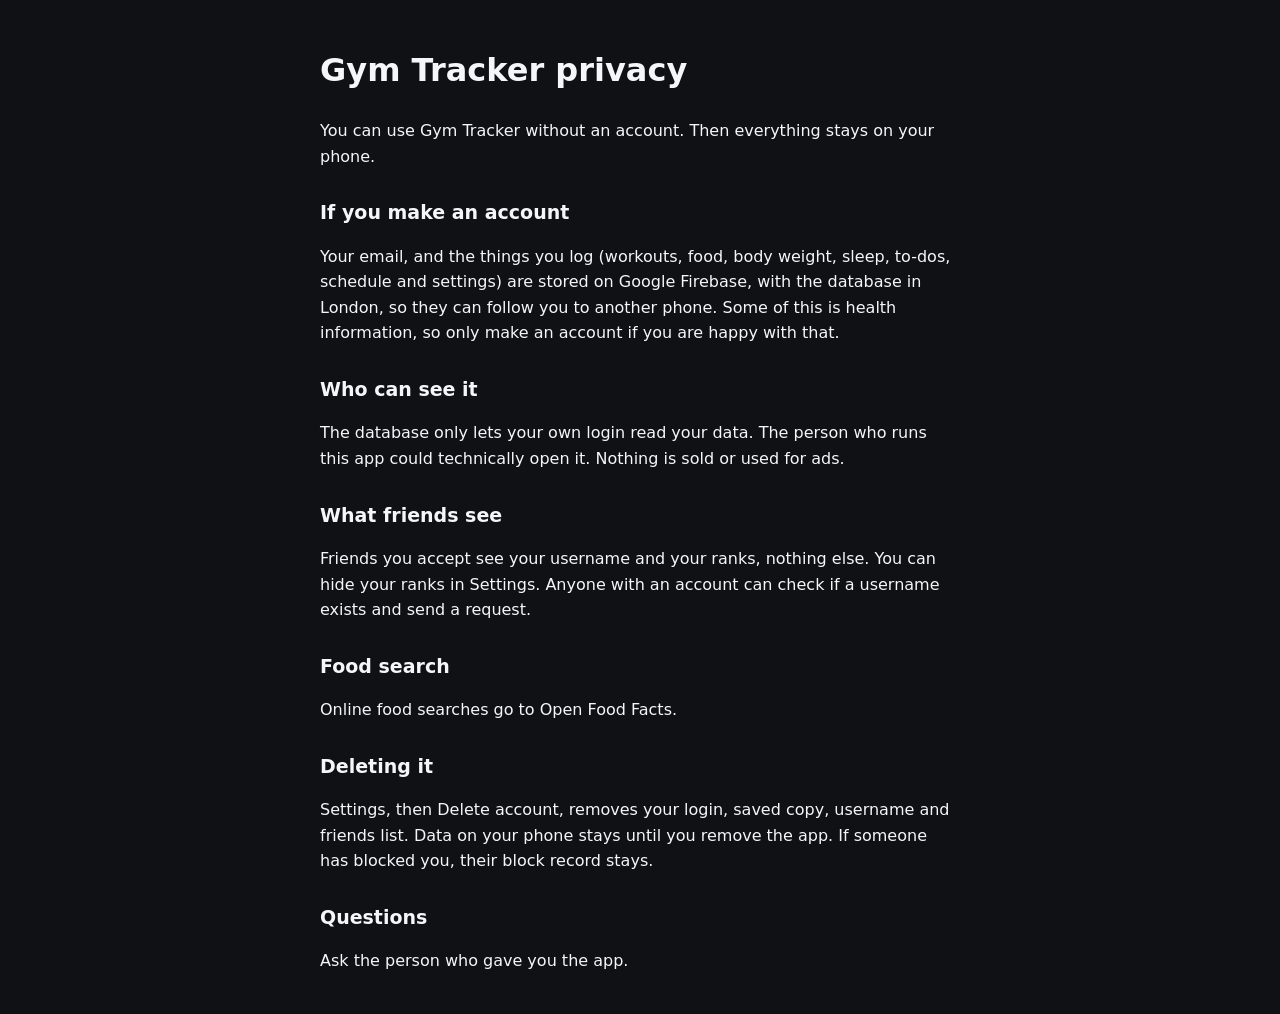
==== privacy.html @ 64e178ec "Update v16: accounts, sync, friends and rank comparison" ====
<!doctype html>
<html lang="en"><head><meta charset="utf-8"><meta name="viewport" content="width=device-width, initial-scale=1"><meta name="robots" content="noindex"><title>Gym Tracker privacy</title>
<style>body{margin:0;background:#0f1115;color:#f4f6fa;font:16px/1.6 system-ui,sans-serif}main{padding:24px 16px;max-width:640px;margin:auto}h2{margin-top:28px;font-size:19px}</style></head>
<body><main><h1>Gym Tracker privacy</h1>
<p>You can use Gym Tracker without an account. Then everything stays on your phone.</p>
<h2>If you make an account</h2><p>Your email, and the things you log (workouts, food, body weight, sleep, to-dos, schedule and settings) are stored on Google Firebase, with the database in London, so they can follow you to another phone. Some of this is health information, so only make an account if you are happy with that.</p>
<h2>Who can see it</h2><p>The database only lets your own login read your data. The person who runs this app could technically open it. Nothing is sold or used for ads.</p>
<h2>What friends see</h2><p>Friends you accept see your username and your ranks, nothing else. You can hide your ranks in Settings. Anyone with an account can check if a username exists and send a request.</p>
<h2>Food search</h2><p>Online food searches go to Open Food Facts.</p>
<h2>Deleting it</h2><p>Settings, then Delete account, removes your login, saved copy, username and friends list. Data on your phone stays until you remove the app. If someone has blocked you, their block record stays.</p>
<h2>Questions</h2><p>Ask the person who gave you the app.</p></main></body></html>
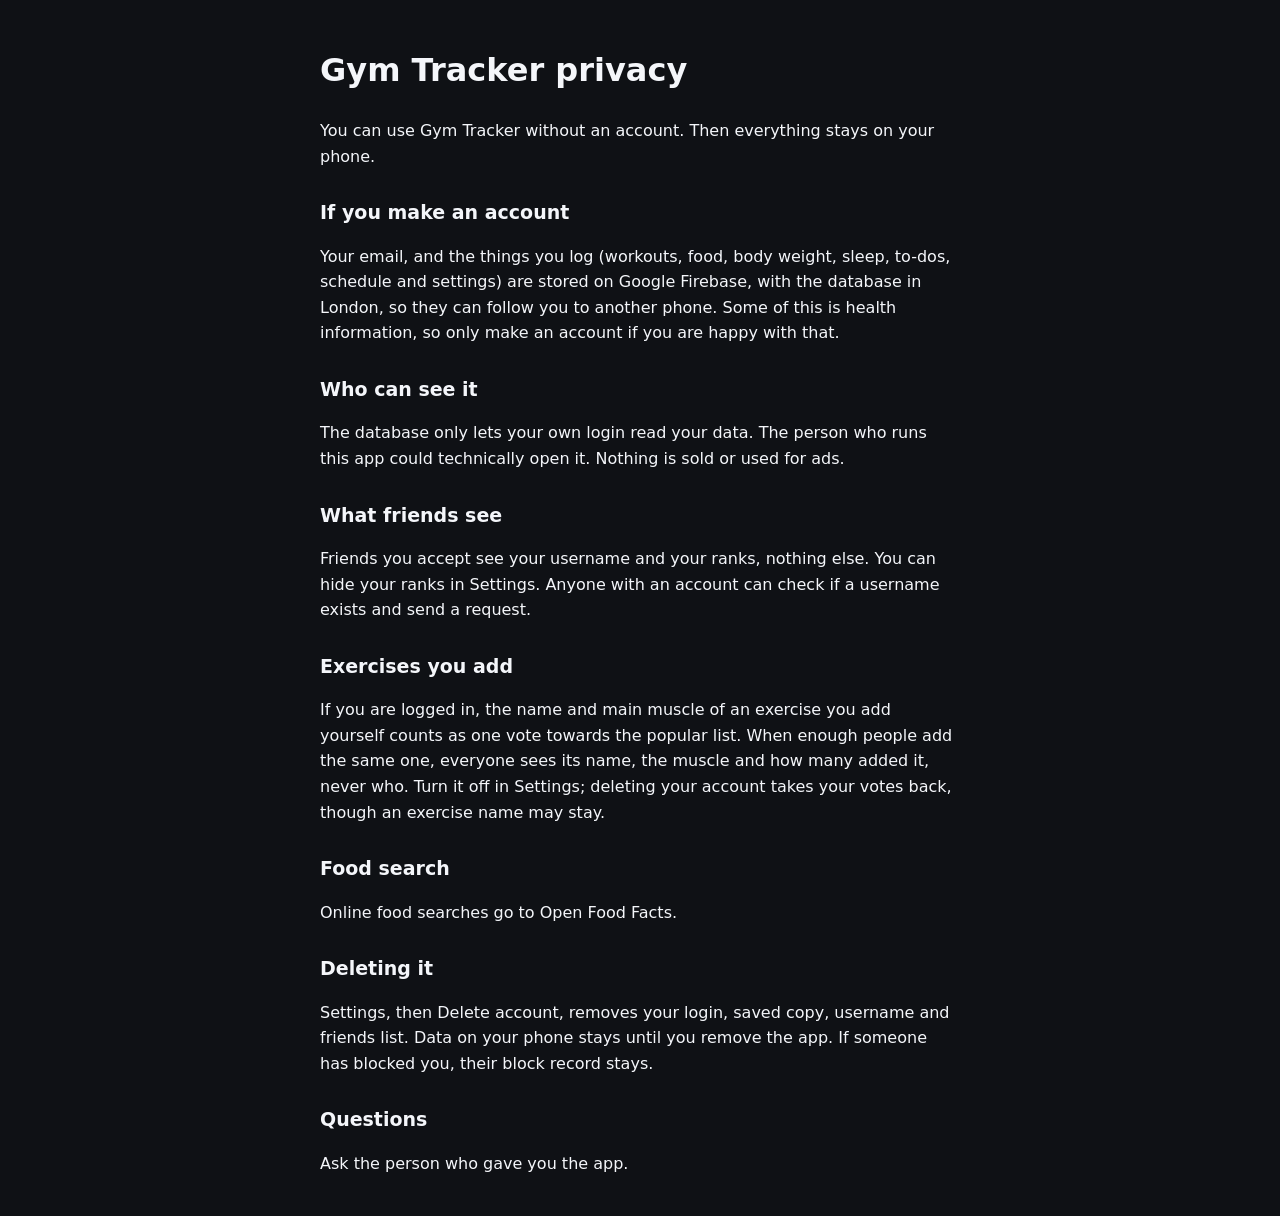
==== commit 47a707b8: "Update v17: optional picks, add exercises mid-workout, popular exercises" ====
--- a/privacy.html
+++ b/privacy.html
@@ -6,6 +6,7 @@
 <h2>If you make an account</h2><p>Your email, and the things you log (workouts, food, body weight, sleep, to-dos, schedule and settings) are stored on Google Firebase, with the database in London, so they can follow you to another phone. Some of this is health information, so only make an account if you are happy with that.</p>
 <h2>Who can see it</h2><p>The database only lets your own login read your data. The person who runs this app could technically open it. Nothing is sold or used for ads.</p>
 <h2>What friends see</h2><p>Friends you accept see your username and your ranks, nothing else. You can hide your ranks in Settings. Anyone with an account can check if a username exists and send a request.</p>
+<h2>Exercises you add</h2><p>If you are logged in, the name and main muscle of an exercise you add yourself counts as one vote towards the popular list. When enough people add the same one, everyone sees its name, the muscle and how many added it, never who. Turn it off in Settings; deleting your account takes your votes back, though an exercise name may stay.</p>
 <h2>Food search</h2><p>Online food searches go to Open Food Facts.</p>
 <h2>Deleting it</h2><p>Settings, then Delete account, removes your login, saved copy, username and friends list. Data on your phone stays until you remove the app. If someone has blocked you, their block record stays.</p>
 <h2>Questions</h2><p>Ask the person who gave you the app.</p></main></body></html>
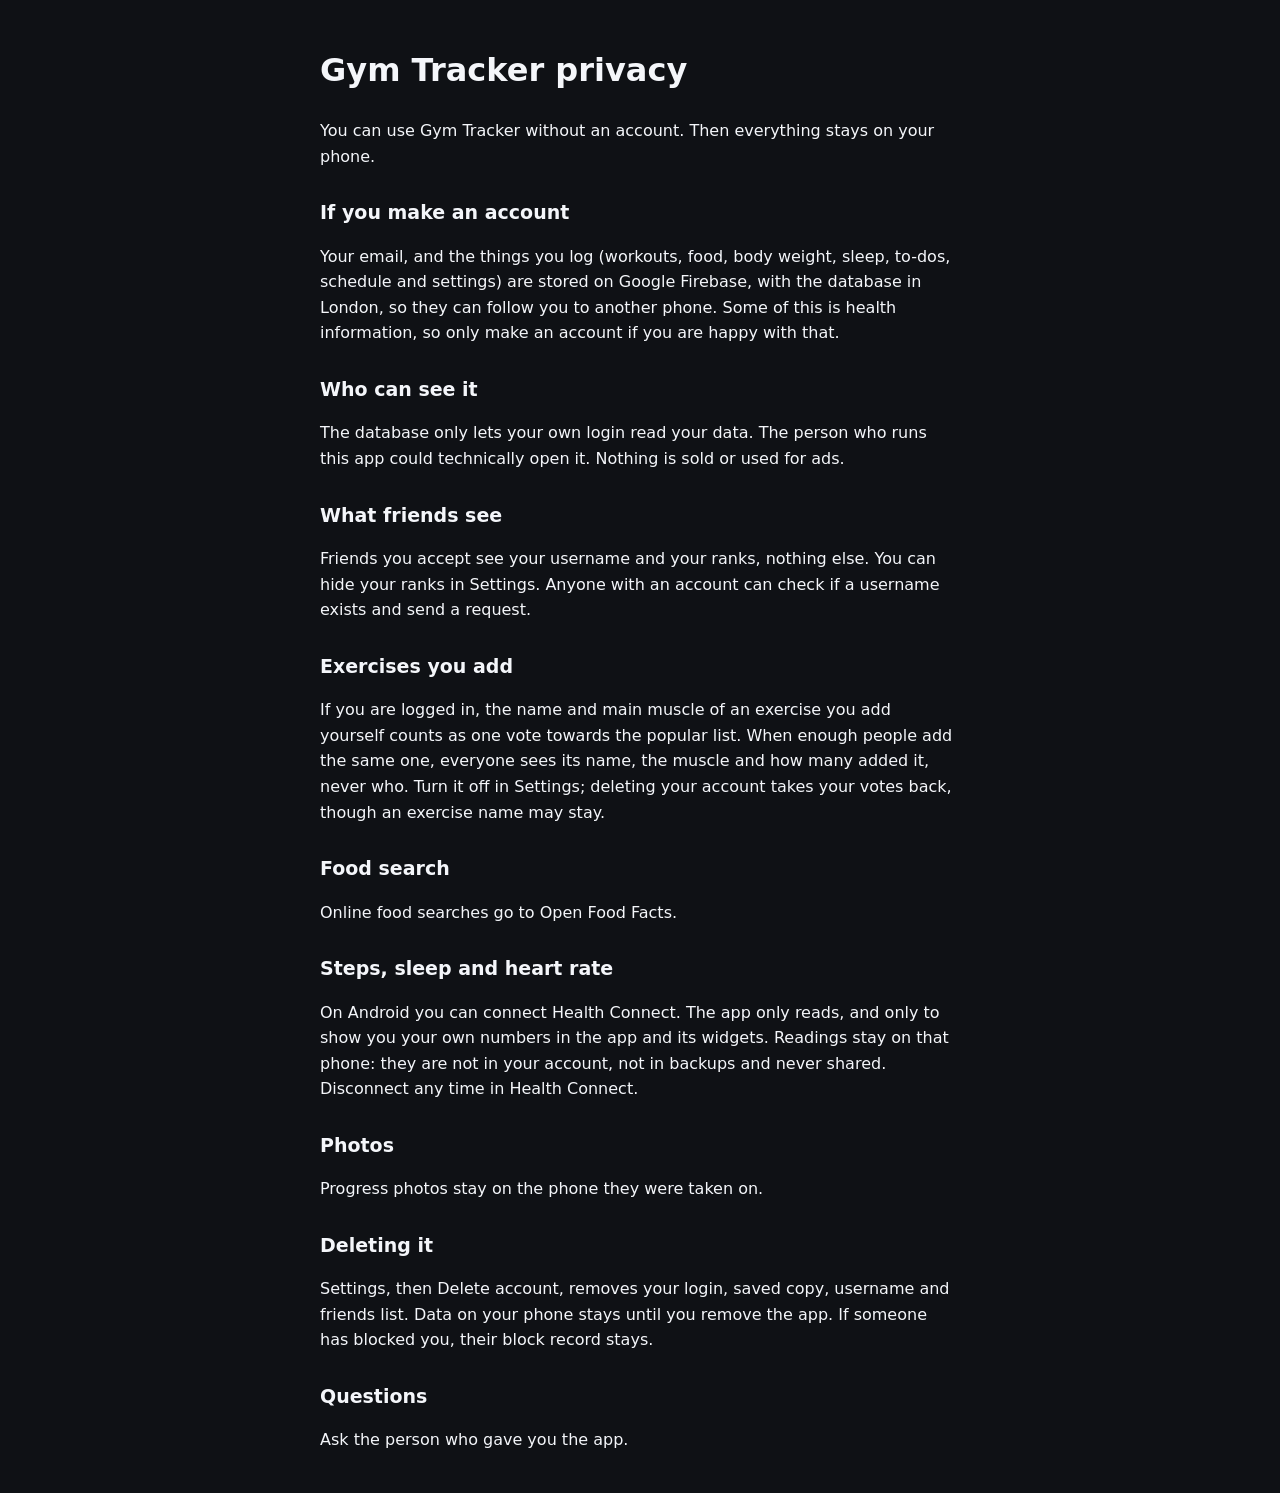
==== commit 8daba6ba: "Update v19: widgets, health, set rules and 26 new features" ====
--- a/privacy.html
+++ b/privacy.html
@@ -8,5 +8,7 @@
 <h2>What friends see</h2><p>Friends you accept see your username and your ranks, nothing else. You can hide your ranks in Settings. Anyone with an account can check if a username exists and send a request.</p>
 <h2>Exercises you add</h2><p>If you are logged in, the name and main muscle of an exercise you add yourself counts as one vote towards the popular list. When enough people add the same one, everyone sees its name, the muscle and how many added it, never who. Turn it off in Settings; deleting your account takes your votes back, though an exercise name may stay.</p>
 <h2>Food search</h2><p>Online food searches go to Open Food Facts.</p>
+<h2>Steps, sleep and heart rate</h2><p>On Android you can connect Health Connect. The app only reads, and only to show you your own numbers in the app and its widgets. Readings stay on that phone: they are not in your account, not in backups and never shared. Disconnect any time in Health Connect.</p>
+<h2>Photos</h2><p>Progress photos stay on the phone they were taken on.</p>
 <h2>Deleting it</h2><p>Settings, then Delete account, removes your login, saved copy, username and friends list. Data on your phone stays until you remove the app. If someone has blocked you, their block record stays.</p>
 <h2>Questions</h2><p>Ask the person who gave you the app.</p></main></body></html>
